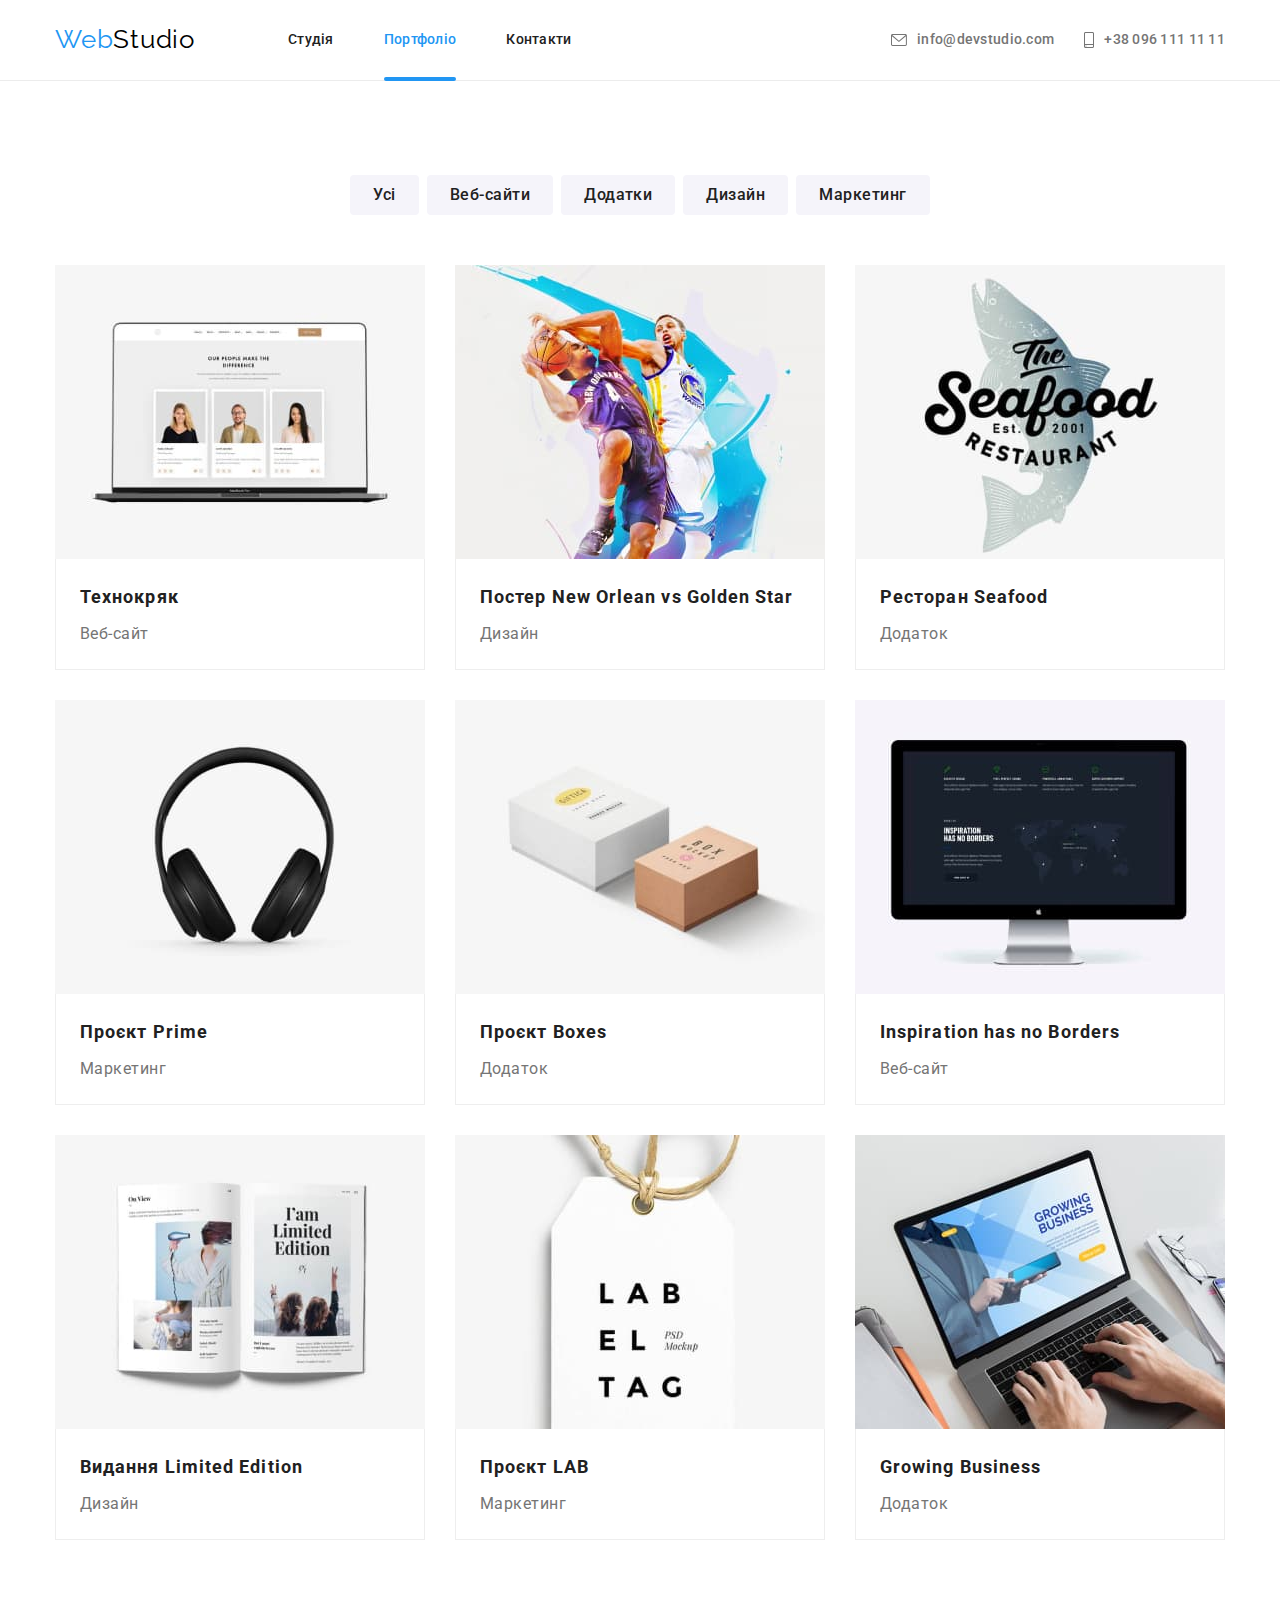
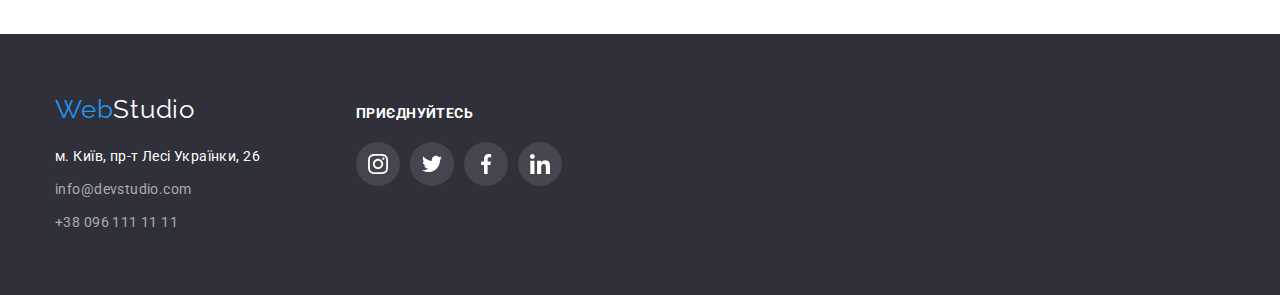
==== portfolio.html @ b801ba67 "Копіює фaйли з hw-05" ====
<!DOCTYPE html>
<html lang="uk">
  <head>
    <meta charset="UTF-8" />
    <meta http-equiv="X-UA-Compatible" content="IE=edge" />
    <meta name="viewport" content="width=device-width, initial-scale=1.0" />
    <title>Портфоліо</title>
    <link rel="preconnect" href="https://fonts.googleapis.com" />
    <link rel="preconnect" href="https://fonts.gstatic.com" crossorigin />
    <link
      href="https://fonts.googleapis.com/css2?family=Raleway:wght@700&family=Roboto:wght@400;500;700;900&display=swap"
      rel="stylesheet"
    />
    <link
      rel="stylesheet"
      href="https://cdnjs.cloudflare.com/ajax/libs/modern-normalize/1.1.0/modern-normalize.css"
    />
    <link rel="stylesheet" href="./styles/styles.css" />
  </head>

  <body>
    <header class="page-header">
      <div class="container main-nav">
        <nav class="header-nav">
          <a class="header-logo link" href="./index.html" lang="en"
            >Web<span class="header-logo-studio">Studio</span></a
          >
          <ul class="header-list list">
            <li class="header-item">
              <a class="header-link link" href="./index.html">Студія</a>
            </li>
            <li class="header-item">
              <a class="header-link link current" href="./portfolio.html"
                >Портфоліо</a
              >
            </li>
            <li class="header-item">
              <a class="header-link link" href="#">Контакти</a>
            </li>
          </ul>
        </nav>
        <ul class="header-list-contacts list">
          <li class="header-contacts-item">
            <a class="header-contacts link" href="mailto:info@devstudio.com">
              <svg class="header-contacts-icon" width="16" height="12">
                <use href="./images/icons.svg#icon-envelope"></use>
              </svg>
              info@devstudio.com
            </a>
          </li>
          <li class="header-contacts-item">
            <a class="header-contacts link" href="tel:+380961111111">
              <svg class="header-contacts-icon" width="10" height="16">
                <use href="./images/icons.svg#icon-smartphone"></use>
              </svg>
              +38 096 111 11 11
            </a>
          </li>
        </ul>
      </div>
    </header>

    <main>
      <section class="portfolio">
        <div class="container">
          <h1 class="visually-hidden">Портфолио</h1>
          <ul class="portfolio-btn-list list">
            <li class="portfolio-btn-item">
              <button class="portfolio-btn" type="button">Усі</button>
            </li>
            <li class="portfolio-btn-item">
              <button class="portfolio-btn" type="button">Веб-сайти</button>
            </li>
            <li class="portfolio-btn-item">
              <button class="portfolio-btn" type="button">Додатки</button>
            </li>
            <li class="portfolio-btn-item">
              <button class="portfolio-btn" type="button">Дизайн</button>
            </li>
            <li class="portfolio-btn-item">
              <button class="portfolio-btn" type="button">Маркетинг</button>
            </li>
          </ul>
          <ul class="portfolio-list list">
            <li class="portfolio-item">
              <a class="portfolio-item-link link" href="#">
                <div class="img-wrapper">
                  <img
                    src="./images/portfolio-1.jpg"
                    alt="Технокряк"
                    width="370"
                  />
                  <div class="portfolio-hidden-description">
                    Ресурс пропонує комплексні пропозиції з різним рівнем
                    функціоналу та сервісів. Все це дозволить відвідувачу
                    отримати вичерпні відомості про компанію чи приватну особу.
                  </div>
                </div>
                <div class="portfolio-card">
                  <h2 class="portfolio-item-title">Технокряк</h2>
                  <p class="portfolio-item-text">Веб-сайт</p>
                </div>
              </a>
            </li>
            <li class="portfolio-item">
              <a class="portfolio-item-link link" href="#">
                <div class="img-wrapper">
                  <img
                    src="./images/portfolio-2.jpg"
                    alt="Постер про спорт"
                    width="370"
                  />
                  <div class="portfolio-hidden-description">
                    Ресурс пропонує комплексні пропозиції з різним рівнем
                    функціоналу та сервісів. Все це дозволить відвідувачу
                    отримати вичерпні відомості про компанію чи приватну особу.
                  </div>
                </div>
                <div class="portfolio-card">
                  <h2 class="portfolio-item-title">
                    Постер New Orlean vs Golden Star
                  </h2>
                  <p class="portfolio-item-text">Дизайн</p>
                </div>
              </a>
            </li>
            <li class="portfolio-item">
              <a class="portfolio-item-link link" href="#">
                <div class="img-wrapper">
                  <img
                    src="./images/portfolio-3.jpg"
                    alt="Постер ресторану"
                    width="370"
                  />
                  <div class="portfolio-hidden-description">
                    Ресурс пропонує комплексні пропозиції з різним рівнем
                    функціоналу та сервісів. Все це дозволить відвідувачу
                    отримати вичерпні відомості про компанію чи приватну особу.
                  </div>
                </div>
                <div class="portfolio-card">
                  <h2 class="portfolio-item-title">Ресторан Seafood</h2>
                  <p class="portfolio-item-text">Додаток</p>
                </div>
              </a>
            </li>
            <li class="portfolio-item">
              <a class="portfolio-item-link link" href="#">
                <div class="img-wrapper">
                  <img
                    src="./images/portfolio-4.jpg"
                    alt="Навушники"
                    width="370"
                  />
                  <div class="portfolio-hidden-description">
                    Ресурс пропонує комплексні пропозиції з різним рівнем
                    функціоналу та сервісів. Все це дозволить відвідувачу
                    отримати вичерпні відомості про компанію чи приватну особу.
                  </div>
                </div>
                <div class="portfolio-card">
                  <h2 class="portfolio-item-title">Проєкт Prime</h2>
                  <p class="portfolio-item-text">Маркетинг</p>
                </div>
              </a>
            </li>
            <li class="portfolio-item">
              <a class="portfolio-item-link link" href="#">
                <div class="img-wrapper">
                  <img
                    src="./images/portfolio-5.jpg"
                    alt="Дві картонні коробки"
                    width="370"
                  />
                  <div class="portfolio-hidden-description">
                    Ресурс пропонує комплексні пропозиції з різним рівнем
                    функціоналу та сервісів. Все це дозволить відвідувачу
                    отримати вичерпні відомості про компанію чи приватну особу.
                  </div>
                </div>
                <div class="portfolio-card">
                  <h2 class="portfolio-item-title">Проєкт Boxes</h2>
                  <p class="portfolio-item-text">Додаток</p>
                </div>
              </a>
            </li>
            <li class="portfolio-item">
              <a class="portfolio-item-link link" href="#">
                <div class="img-wrapper">
                  <img
                    src="./images/portfolio-6.jpg"
                    alt="Зображення на моніторі"
                    width="370"
                  />
                  <div class="portfolio-hidden-description">
                    Ресурс пропонує комплексні пропозиції з різним рівнем
                    функціоналу та сервісів. Все це дозволить відвідувачу
                    отримати вичерпні відомості про компанію чи приватну особу.
                  </div>
                </div>
                <div class="portfolio-card">
                  <h2 class="portfolio-item-title">
                    Inspiration has no Borders
                  </h2>
                  <p class="portfolio-item-text">Веб-сайт</p>
                </div>
              </a>
            </li>
            <li class="portfolio-item">
              <a class="portfolio-item-link link" href="#">
                <div class="img-wrapper">
                  <img
                    src="./images/portfolio-7.jpg"
                    alt="Розгорнутий журнал"
                    width="370"
                  />
                  <div class="portfolio-hidden-description">
                    Ресурс пропонує комплексні пропозиції з різним рівнем
                    функціоналу та сервісів. Все це дозволить відвідувачу
                    отримати вичерпні відомості про компанію чи приватну особу.
                  </div>
                </div>
                <div class="portfolio-card">
                  <h2 class="portfolio-item-title">Видання Limited Edition</h2>
                  <p class="portfolio-item-text">Дизайн</p>
                </div>
              </a>
            </li>
            <li class="portfolio-item">
              <a class="portfolio-item-link link" href="#">
                <div class="img-wrapper">
                  <img src="./images/portfolio-8.jpg" alt="Бейдж" width="370" />
                  <div class="portfolio-hidden-description">
                    Ресурс пропонує комплексні пропозиції з різним рівнем
                    функціоналу та сервісів. Все це дозволить відвідувачу
                    отримати вичерпні відомості про компанію чи приватну особу.
                  </div>
                </div>
                <div class="portfolio-card">
                  <h2 class="portfolio-item-title">Проєкт LAB</h2>
                  <p class="portfolio-item-text">Маркетинг</p>
                </div>
              </a>
            </li>
            <li class="portfolio-item">
              <a class="portfolio-item-link link" href="#">
                <div class="img-wrapper">
                  <img
                    src="./images/portfolio-9.jpg"
                    alt="Робота в комп'ютерному додатку"
                    width="370"
                  />
                  <div class="portfolio-hidden-description">
                    Ресурс пропонує комплексні пропозиції з різним рівнем
                    функціоналу та сервісів. Все це дозволить відвідувачу
                    отримати вичерпні відомості про компанію чи приватну особу.
                  </div>
                </div>
                <div class="portfolio-card">
                  <h2 class="portfolio-item-title">Growing Business</h2>
                  <p class="portfolio-item-text">Додаток</p>
                </div>
              </a>
            </li>
          </ul>
        </div>
      </section>
    </main>

    <footer class="footer">
      <div class="container footer-address-social">
        <div class="footer-logo-address">
          <a class="footer-logo link" href="./index.html" lang="en"
            >Web<span class="footer-logo-studio">Studio</span></a
          >
          <address>
            <ul class="footer-contacts-list list">
              <li class="footer-item">
                <a
                  class="footer-address link"
                  href="https://goo.gl/maps/CPtrU1FHBa2aNyZL9"
                  target="_blank"
                  rel="noopener noreferrer nofollow"
                  >м. Київ, пр-т Лесі Українки, 26</a
                >
              </li>
              <li class="footer-item">
                <a class="footer-contacts link" href="mailto:info@devstudio.com"
                  >info@devstudio.com</a
                >
              </li>
              <li class="footer-item">
                <a class="footer-contacts link" href="tel:+380961111111"
                  >+38 096 111 11 11</a
                >
              </li>
            </ul>
          </address>
        </div>
        <div class="footer-social">
          <p class="footer-text">Приєднуйтесь</p>
          <ul class="footer-social-list list">
            <li class="footer-social-item">
              <a href="" class="footer-social-link link">
                <svg class="foter-social-icon" width="20" height="20">
                  <use href="./images/icons.svg#icon-instagram"></use>
                </svg>
              </a>
            </li>
            <li class="footer-social-item">
              <a href="" class="footer-social-link link">
                <svg class="foter-social-icon" width="20" height="20">
                  <use href="./images/icons.svg#icon-twitter"></use>
                </svg>
              </a>
            </li>
            <li class="footer-social-item">
              <a href="" class="footer-social-link link">
                <svg class="foter-social-icon" width="20" height="20">
                  <use href="./images/icons.svg#icon-facebook"></use>
                </svg>
              </a>
            </li>
            <li class="footer-social-item">
              <a href="" class="footer-social-link link">
                <svg class="foter-social-icon" width="20" height="20">
                  <use href="./images/icons.svg#icon-linkedin"></use>
                </svg>
              </a>
            </li>
          </ul>
        </div>
      </div>
    </footer>
  </body>
</html>
---- styles/styles.css ----
/* -------------------- General styles --------------------*/
:root {
  --primary-text-color: #212121;
  --second-text-color: #757575;
  --accent-color: #2196f3;
  --primary-bg-color: #ffffff;
  --second-bg-color: #2f303a;
  --section-bg-color: #f5f4fa;
  --primary-black-logo-color: #000000;
  --primary-white-logo-color: #ffffff;
  --footer-link-color: rgba(255, 255, 255, 0.6);
  --footer-icon-bg-color: rgba(255, 255, 255, 0.1);
  --primary-border-color: #eeeeee;
  --second-border-color: #ececec;
  --social-media-color: #afb1b8;
  --backdrop-bg-color: rgba(0, 0, 0, 0.2);
  --description-bg-color: rgba(47, 48, 58, 0.8);
  --portfolio--desc-bg-color: rgba(33, 150, 243, 0.9);
}

html {
  box-sizing: border-box;
}

*,
*::before,
*::after {
  box-sizing: inherit;
}

body {
  /* padding-top: 80px; */
  font-family: 'Roboto', sans-serif;
  font-weight: normal;
  background-color: var(--primary-bg-color);
  color: var(--primary-text-color);
  font-size: 14px;
  line-height: 1.14;
}

.container {
  width: 1200px;
  margin: 0 auto;
  padding: 0 15px;
}

h1,
h2,
h3,
h4,
h5,
h6,
p {
  margin: 0;
}

img {
  display: block;
  max-width: 100%;
  height: auto;
}

.list {
  padding: 0;
  margin: 0;
  list-style: none;
}

.link {
  text-decoration: none;
  color: inherit;
}

.visually-hidden {
  position: absolute;
  white-space: nowrap;
  width: 1px;
  height: 1px;
  overflow: hidden;
  border: 0;
  padding: 0;
  clip: rect(0 0 0 0);
  clip-path: inset(50%);
  margin: -1px;
}

/* -------------------- Header styles --------------------*/

.page-header {
  /* position: fixed;
  top: 0;
  left: 0;
  right: 0; */
  border-bottom: 1px solid var(--second-border-color);
}

.main-nav {
  display: flex;
  align-items: center;
}

.header-nav {
  display: flex;
}

.header-logo {
  display: block;
  padding-top: 24px;
  padding-bottom: 25px;
  margin-right: 93px;
  font-family: 'Raleway', sans-serif;
  font-size: 26px;
  line-height: 1.19;
  letter-spacing: 0.03em;
  color: var(--accent-color);
}

.header-logo-studio {
  color: var(--primary-black-logo-color);
}

.header-list {
  display: flex;
}

.header-item:not(:last-child) {
  margin-right: 50px;
}

.header-link {
  display: block;
  padding-top: 32px;
  padding-bottom: 32px;
  font-weight: 500;
  letter-spacing: 0.02em;
  transition-property: color;
  transition-duration: 250ms;
  transition-timing-function: cubic-bezier(0.4, 0, 0.2, 1);
}

.header-list-contacts {
  display: flex;
  margin-left: auto;
}

.header-contacts-item:not(:last-child) {
  margin-right: 30px;
}

.header-contacts {
  display: flex;
  align-items: center;
  padding-top: 32px;
  padding-bottom: 32px;
  font-weight: 500;
  letter-spacing: 0.02em;
  color: var(--second-text-color);
  transition-property: color;
  transition-duration: 250ms;
  transition-timing-function: cubic-bezier(0.4, 0, 0.2, 1);
}

.header-link:hover,
.header-link:focus,
.header-contacts:hover,
.header-contacts:focus {
  color: var(--accent-color);
}

.link.current {
  color: var(--accent-color);
  position: relative;
}

.link.current::after {
  content: '';
  position: absolute;
  bottom: -1px;
  left: 0;
  right: 0;
  width: 100%;
  /* height: 4px; */
  border-bottom: 4px solid var(--accent-color);
  border-radius: 2px;
}

.header-contacts-icon {
  margin-right: 10px;
  fill: var(--second-text-color);
}

.header-contacts-icon {
  fill: currentColor;
}

/* -------------------- Hero styles --------------------*/

.hero {
  max-width: 1600px;
  height: 600px;
  margin-right: auto;
  margin-left: auto;
  background-image: linear-gradient(
      to right,
      rgba(47, 48, 58, 0.4),
      rgba(47, 48, 58, 0.4)
    ),
    url(../images/hero-bg.jpg);
  background-color: var(--second-bg-color);
  background-repeat: no-repeat;
  background-position: center;
  background-size: cover;
  padding-top: 200px;
  padding-bottom: 200px;
  text-align: center;
}

.hero-title {
  margin: 0 auto 30px;
  max-width: 696px;
  font-weight: 900;
  font-size: 44px;
  line-height: 1.36;
  letter-spacing: 0.06em;
  text-transform: uppercase;
  color: var(--primary-white-logo-color);
}

.hero-btn {
  display: inline-block;
  border: 1px solid transparent;
  padding: 10px 32px;
  border-radius: 4px;
  min-width: 216px;
  font-family: inherit;
  font-weight: 700;
  font-size: 16px;
  line-height: 1.88;
  letter-spacing: 0.06em;
  color: var(--primary-white-logo-color);
  background-color: var(--accent-color);
  cursor: pointer;
}

.modal-backdrop {
  position: fixed;
  top: 0;
  left: 0;
  width: 100%;
  height: 100%;
  background-color: var(--backdrop-bg-color);
  transition-property: opacity, visibility;
  transition-duration: 250ms;
  transition-timing-function: cubic-bezier(0.4, 0, 0.2, 1);
}

.modal-backdrop.is-hidden {
  visibility: hidden;
  opacity: 0;
  pointer-events: none;
}

.modal-backdrop.is-hidden .modal {
  transform: scale(0.5);
}

.modal {
  position: absolute;
  top: 50%;
  left: 50%;
  transform: translate(-50%, -50%) scale(1);
  transition-property: transform;
  transition-duration: 250ms;
  transition-timing-function: cubic-bezier(0.4, 0, 0.2, 1);
  min-width: 528px;
  min-height: 581px;
  background-color: var(--primary-bg-color);
  box-shadow: 0px 1px 3px rgba(0, 0, 0, 0.12), 0px 1px 1px rgba(0, 0, 0, 0.14),
    0px 2px 1px rgba(0, 0, 0, 0.2);
  border-radius: 4px;
}

.modal .modal-close {
  position: absolute;
  top: 8px;
  right: 8px;
  display: flex;
  justify-content: center;
  align-items: center;
  width: 30px;
  height: 30px;
  border: 1px solid rgba(0, 0, 0, 0.1);
  border-radius: 50%;
  cursor: pointer;
}

.close-icon {
  fill: var(--primary-black-logo-color);
}

/* -------------------- Benefits styles --------------------*/

.benefits {
  padding-top: 94px;
  padding-bottom: 94px;
}

.benefits-list {
  display: flex;
  flex-wrap: wrap;
}

.benefits-item {
  width: calc((100% - 90px) / 4);
}

.benefits-item:not(:last-child) {
  margin-right: 30px;
}

.benefits-icons {
  /* padding: 25px 100px; */
  display: flex;
  justify-content: center;
  align-items: center;
  height: 120px;
  margin-bottom: 30px;
  background-color: var(--section-bg-color);
  border-radius: 4px;
}

.benefits-item-subtitle {
  margin-top: 0;
  margin-bottom: 10px;
  font-size: 14px;
  line-height: 1.14;
  letter-spacing: 0.03em;
  text-transform: uppercase;
}

.benefits-item-text {
  font-size: 14px;
  line-height: 1.71;
  letter-spacing: 0.03em;
  color: var(--second-text-color);
}

/* -------------------- Work styles --------------------*/

.work {
  padding-bottom: 94px;
  text-align: center;
}

.work-title {
  margin-top: 0;
  margin-bottom: 50px;
  font-size: 36px;
  line-height: 1.17;
  letter-spacing: 0.03em;
}

.work-list {
  display: flex;
  flex-wrap: wrap;
}

.work-item {
  width: calc((100% - 60px) / 3);
}

.work-item:not(:last-child) {
  margin-right: 30px;
}

.work-list .img-wrapper {
  position: relative;
}

.work-description {
  position: absolute;
  /* top: 0; */
  right: 0;
  bottom: 0;
  left: 0;
  display: flex;
  justify-content: center;
  align-items: center;
  height: 70px;
  font-weight: 700;
  font-size: 14px;
  line-height: 1.14;
  letter-spacing: 0.03em;
  text-transform: uppercase;
  color: var(--primary-white-logo-color);
  background-color: var(--description-bg-color);
}

/* -------------------- Team styles --------------------*/

.team {
  padding-top: 94px;
  padding-bottom: 94px;
  text-align: center;
  background-color: var(--section-bg-color);
}

.team-title {
  margin-top: 0;
  margin-bottom: 50px;
  font-size: 36px;
  line-height: 1.17;
  letter-spacing: 0.03em;
}

.team-list {
  display: flex;
  flex-wrap: wrap;
}

.team-item {
  width: calc((100% - 90px) / 4);
  background-color: var(--primary-bg-color);
  box-shadow: 0px 1px 3px rgba(0, 0, 0, 0.12), 0px 1px 1px rgba(0, 0, 0, 0.14),
    0px 2px 1px rgba(0, 0, 0, 0.2);
  border-radius: 0px 0px 4px 4px;
}

.team-item:not(:last-child) {
  margin-right: 30px;
}

.team-card {
  margin: 30px auto;
}

.team-item-subtitle {
  /* margin-top: 30px; */
  margin-bottom: 10px;
  font-weight: 500;
  font-size: 16px;
  line-height: 1.19;
  letter-spacing: 0.03em;
}

.team-item-text {
  margin-top: 0;
  margin-bottom: 16px;
  font-size: 16px;
  line-height: 1.19;
  letter-spacing: 0.03em;
  color: var(--second-text-color);
}

.social-links {
  display: flex;
  justify-content: center;
}

.social-links-item {
  width: 44px;
  height: 44px;
}

.social-links-item:not(:last-child) {
  margin-right: 10px;
}

.social-link {
  display: flex;
  justify-content: center;
  align-items: center;
  width: 100%;
  height: 100%;
  border-radius: 50%;
  color: var(--social-media-color);
  transition-property: color, background-color;
  transition-duration: 250ms;
  transition-timing-function: cubic-bezier(0.4, 0, 0.2, 1);
}

.social-link:hover,
.social-link:focus {
  background-color: var(--accent-color);
  color: var(--primary-bg-color);
}

.social-icon {
  fill: currentColor;
}

/* -------------------- Customers styles --------------------*/

.customers {
  padding-top: 94px;
  padding-bottom: 94px;
  text-align: center;
}

.customers-title {
  margin-top: 0;
  margin-bottom: 50px;
  font-size: 36px;
  line-height: 1.17;
  letter-spacing: 0.03em;
}

.customers-list {
  display: flex;
  justify-content: center;
}

.customers-item {
  width: 170px;
  height: 92px;
}

.customers-item:not(:last-child) {
  margin-right: 30px;
}

.customers-link {
  display: flex;
  justify-content: center;
  align-items: center;
  width: 100%;
  height: 100%;
  border-radius: 4px;
  border: 1px solid var(--social-media-color);
  color: var(--social-media-color);
  transition-property: color, border-color;
  transition-duration: 250ms;
  transition-timing-function: cubic-bezier(0.4, 0, 0.2, 1);
}

.customers-link:hover,
.customers-link:focus {
  color: var(--accent-color);
  border-color: var(--accent-color);
}

.customer-icon {
  fill: currentColor;
}

/* -------------------- Footer styles --------------------*/

.footer {
  padding-top: 60px;
  padding-bottom: 60px;
  background-color: var(--second-bg-color);
}

.footer-address-social {
  display: flex;
}

.footer-logo-address {
  width: 231px;
  margin-right: 70px;
}

.footer-logo {
  display: block;
  margin-bottom: 20px;
  font-family: 'Raleway';
  font-size: 26px;
  line-height: 1.19;
  letter-spacing: 0.03em;
  color: var(--accent-color);
}

.footer-logo-studio {
  color: var(--primary-white-logo-color);
}

address {
  font-style: normal;
}

.footer-item:not(:last-child) {
  margin-bottom: 9px;
}

.footer-address {
  font-weight: 400;
  font-size: 14px;
  line-height: 1.71;
  letter-spacing: 0.03em;
  color: var(--primary-white-logo-color);
  transition-property: color;
  transition-duration: 250ms;
  transition-timing-function: cubic-bezier(0.4, 0, 0.2, 1);
}

.footer-contacts {
  font-weight: 400;
  font-size: 14px;
  line-height: 1.71;
  letter-spacing: 0.03em;
  color: var(--footer-link-color);
  transition-property: color;
  transition-duration: 250ms;
  transition-timing-function: cubic-bezier(0.4, 0, 0.2, 1);
}

.footer-address:hover,
.footer-address:focus,
.footer-contacts:hover,
.footer-contacts:focus {
  color: var(--accent-color);
}

.footer-social {
  width: 206px;
  padding-top: 12px;
}

.footer-text {
  margin-bottom: 20px;
  font-weight: 700;
  font-size: 14px;
  line-height: 1.14;
  letter-spacing: 0.03em;
  text-transform: uppercase;
  color: var(--primary-white-logo-color);
}

.footer-social-list {
  display: inline-flex;
}

.footer-social-item {
  width: 44px;
  height: 44px;
}

.footer-social-item:not(:last-child) {
  margin-right: 10px;
}

.footer-social-link {
  display: flex;
  justify-content: center;
  align-items: center;
  width: 100%;
  height: 100%;
  border-radius: 50%;
  background-color: var(--footer-icon-bg-color);
  fill: var(--primary-white-logo-color);
  transition-property: background-color;
  transition-duration: 250ms;
  transition-timing-function: cubic-bezier(0.4, 0, 0.2, 1);
}

.footer-social-link:hover,
.footer-social-link:focus {
  background-color: var(--accent-color);
}

.footer-social-icon {
  fill: currentColor;
}

/* -------------------- Portfolio styles --------------------*/

.portfolio {
  padding-top: 94px;
  padding-bottom: 94px;
}

.portfolio-btn-list {
  display: flex;
  margin-bottom: 50px;
  justify-content: center;
}

.portfolio-btn {
  padding: 6px 22px;
  background-color: var(--section-bg-color);
  border-radius: 4px;
  border: 1px solid transparent;
  font-family: inherit;
  font-weight: 500;
  font-size: 16px;
  line-height: 1.62;
  letter-spacing: 0.03em;
  color: var(--primary-text-color);
  cursor: pointer;
  transition-property: color, background-color, box-shadow;
  transition-duration: 250ms;
  transition-timing-function: cubic-bezier(0.4, 0, 0.2, 1);
}

.portfolio-btn-item:not(:last-child) {
  margin-right: 8px;
}

.portfolio-btn:hover,
.portfolio-btn:focus {
  color: var(--primary-white-logo-color);
  background-color: var(--accent-color);
  box-shadow: 0px 3px 1px rgba(0, 0, 0, 0.1), 0px 1px 2px rgba(0, 0, 0, 0.08),
    0px 2px 2px rgba(0, 0, 0, 0.12);
}

.portfolio-list {
  display: flex;
  flex-wrap: wrap;
}

.portfolio-item {
  width: calc((100% - 60px) / 3);
}

.portfolio-item:not(:last-child) {
  margin-right: 30px;
}

.portfolio-item:nth-child(3n + 3) {
  margin-right: 0;
}

.portfolio-item:nth-child(n + 4) {
  margin-top: 30px;
}

.portfolio-item-link {
  display: inline-block;
  transition-property: box-shadow;
  transition-duration: 250ms;
  transition-timing-function: cubic-bezier(0.4, 0, 0.2, 1);
}

.portfolio-item-link:hover {
  box-shadow: 0px 1px 1px rgba(0, 0, 0, 0.12), 0px 4px 4px rgba(0, 0, 0, 0.06),
    1px 4px 6px rgba(0, 0, 0, 0.16);
}

.portfolio-list .img-wrapper {
  position: relative;
  overflow: hidden;
}

.portfolio-hidden-description {
  position: absolute;
  top: 0;
  right: 0;
  bottom: 0;
  left: 0;
  display: flex;
  justify-content: center;
  align-items: center;
  padding-right: 24px;
  padding-left: 24px;
  font-weight: 400;
  font-size: 18px;
  line-height: 1.56;
  letter-spacing: 0.03em;
  color: var(--primary-white-logo-color);
  background-color: var(--portfolio--desc-bg-color);
  transform: translateY(101%);
  transition-property: transform;
  transition-duration: 250ms;
  transition-timing-function: cubic-bezier(0.4, 0, 0.2, 1);
}

.portfolio-item-link:hover .portfolio-hidden-description {
  transform: translateY(0);
}

.portfolio-card {
  padding: 20px 24px;
  background-color: var(--primary-bg-color);
  border-right: 1px solid var(--primary-border-color);
  border-bottom: 1px solid var(--primary-border-color);
  border-left: 1px solid var(--primary-border-color);
}

.portfolio-item-title {
  margin-bottom: 4px;
  font-weight: 700;
  font-size: 18px;
  line-height: 2;
  letter-spacing: 0.06em;
  color: var(--primary-text-color);
}

.portfolio-item-text {
  font-weight: 400;
  font-size: 16px;
  line-height: 1.88;
  letter-spacing: 0.03em;
  color: var(--second-text-color);
}
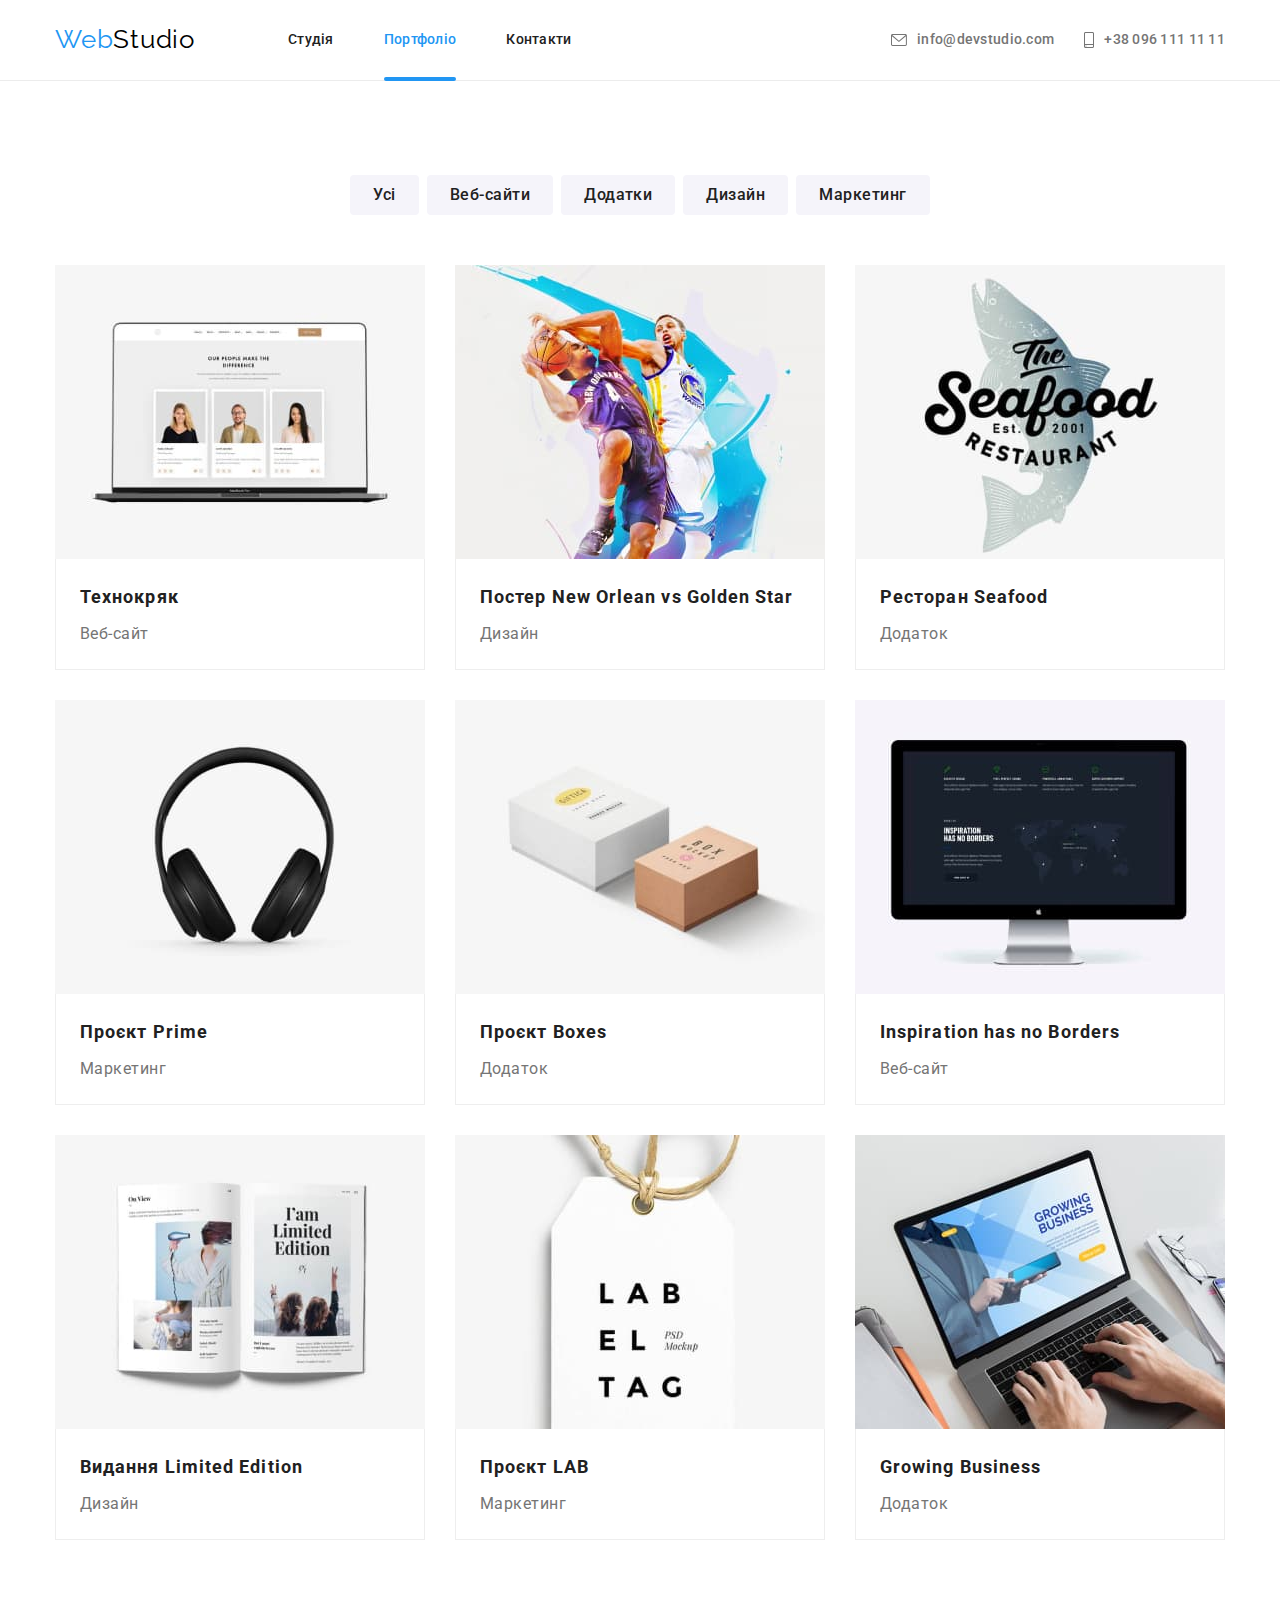
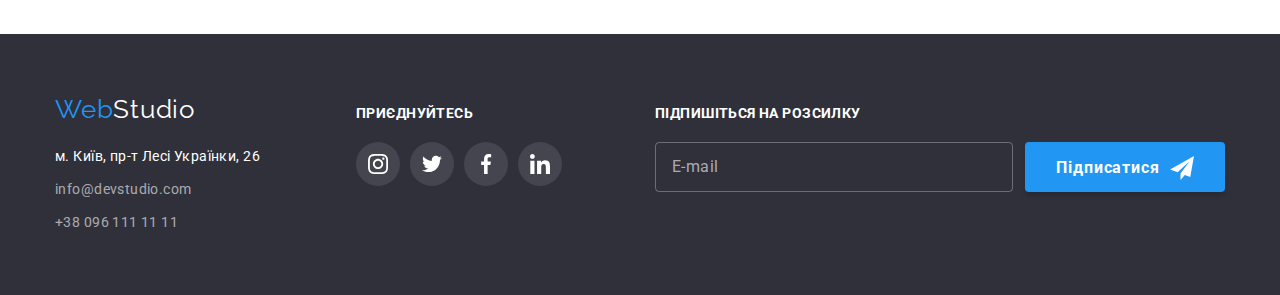
==== commit 52bdc55e: "Додає розмітку і стилі для форми у футері" ====
--- a/portfolio.html
+++ b/portfolio.html
@@ -330,6 +330,29 @@
             </li>
           </ul>
         </div>
+        <div class="footer-submit">
+          <p class="footer-text">Підпишіться на розсилку</p>
+          <form name="email-form" class="email-form">
+            <div class="email-submit">
+              <input
+                name="email-input"
+                id="footer-user-mail"
+                type="email"
+                class="email-input"
+                placeholder="E-mail"
+                required
+              />
+              <button type="submit" class="submit-btn">
+                <div class="button-wrapper">
+                  Підписатися
+                  <svg class="send-icon" width="24" height="24">
+                    <use href="./images/icons.svg#icon-send"></use>
+                  </svg>
+                </div>
+              </button>
+            </div>
+          </form>
+        </div>
       </div>
     </footer>
   </body>
--- a/styles/styles.css
+++ b/styles/styles.css
@@ -10,12 +10,16 @@
   --primary-white-logo-color: #ffffff;
   --footer-link-color: rgba(255, 255, 255, 0.6);
   --footer-icon-bg-color: rgba(255, 255, 255, 0.1);
+  --footer-form-border-color: rgba(255, 255, 255, 0.3);
+  --footer-placeholder-color: rgba(255, 255, 255, 0.6);
   --primary-border-color: #eeeeee;
   --second-border-color: #ececec;
+  --form-border-color: rgba(33, 33, 33, 0.2);
   --social-media-color: #afb1b8;
   --backdrop-bg-color: rgba(0, 0, 0, 0.2);
   --description-bg-color: rgba(47, 48, 58, 0.8);
   --portfolio--desc-bg-color: rgba(33, 150, 243, 0.9);
+  --placeholder-color: rgba(117, 117, 117, 0.5);
 }
 
 html {
@@ -242,62 +246,6 @@
   cursor: pointer;
 }
 
-.modal-backdrop {
-  position: fixed;
-  top: 0;
-  left: 0;
-  width: 100%;
-  height: 100%;
-  background-color: var(--backdrop-bg-color);
-  transition-property: opacity, visibility;
-  transition-duration: 250ms;
-  transition-timing-function: cubic-bezier(0.4, 0, 0.2, 1);
-}
-
-.modal-backdrop.is-hidden {
-  visibility: hidden;
-  opacity: 0;
-  pointer-events: none;
-}
-
-.modal-backdrop.is-hidden .modal {
-  transform: scale(0.5);
-}
-
-.modal {
-  position: absolute;
-  top: 50%;
-  left: 50%;
-  transform: translate(-50%, -50%) scale(1);
-  transition-property: transform;
-  transition-duration: 250ms;
-  transition-timing-function: cubic-bezier(0.4, 0, 0.2, 1);
-  min-width: 528px;
-  min-height: 581px;
-  background-color: var(--primary-bg-color);
-  box-shadow: 0px 1px 3px rgba(0, 0, 0, 0.12), 0px 1px 1px rgba(0, 0, 0, 0.14),
-    0px 2px 1px rgba(0, 0, 0, 0.2);
-  border-radius: 4px;
-}
-
-.modal .modal-close {
-  position: absolute;
-  top: 8px;
-  right: 8px;
-  display: flex;
-  justify-content: center;
-  align-items: center;
-  width: 30px;
-  height: 30px;
-  border: 1px solid rgba(0, 0, 0, 0.1);
-  border-radius: 50%;
-  cursor: pointer;
-}
-
-.close-icon {
-  fill: var(--primary-black-logo-color);
-}
-
 /* -------------------- Benefits styles --------------------*/
 
 .benefits {
@@ -660,6 +608,65 @@
 
 .footer-social-icon {
   fill: currentColor;
+}
+
+.footer-submit {
+  margin-top: 12px;
+  margin-left: auto;
+}
+
+.email-submit {
+  display: flex;
+}
+
+.email-form input {
+  width: 358px;
+  height: 50px;
+  margin-right: 12px;
+  background-color: transparent;
+  border: 1px solid var(--footer-form-border-color);
+  border-radius: 4px;
+  padding: 15px 16px;
+  color: var(--primary-white-logo-color);
+  outline: transparent;
+}
+
+.email-input::placeholder {
+  font-weight: 400;
+  font-size: 16px;
+  line-height: 1.25;
+  display: flex;
+  align-items: center;
+  letter-spacing: 0.03em;
+  color: var(--footer-placeholder-color);
+}
+
+.submit-btn {
+  min-width: 200px;
+  height: 50px;
+  padding: 10px 28px;
+  border-radius: 4px;
+  border: 1px solid transparent;
+  box-shadow: 0px 4px 4px rgba(0, 0, 0, 0.15);
+  font-family: inherit;
+  font-weight: 700;
+  font-size: 16px;
+  line-height: 1.88;
+  letter-spacing: 0.06em;
+  color: var(--primary-white-logo-color);
+  background-color: var(--accent-color);
+  cursor: pointer;
+}
+
+.button-wrapper {
+  display: flex;
+  justify-content: center;
+  align-items: center;
+}
+
+.send-icon {
+  fill: var(--primary-white-logo-color);
+  margin-left: 10px;
 }
 
 /* -------------------- Portfolio styles --------------------*/
@@ -793,3 +800,233 @@
   letter-spacing: 0.03em;
   color: var(--second-text-color);
 }
+
+/* -------------------- Modal styles --------------------*/
+
+.modal-backdrop {
+  position: fixed;
+  top: 0;
+  left: 0;
+  width: 100%;
+  height: 100%;
+  background-color: var(--backdrop-bg-color);
+  transition-property: opacity, visibility;
+  transition-duration: 250ms;
+  transition-timing-function: cubic-bezier(0.4, 0, 0.2, 1);
+}
+
+.modal-backdrop.is-hidden {
+  visibility: hidden;
+  opacity: 0;
+  pointer-events: none;
+}
+
+.modal-backdrop.is-hidden .modal {
+  transform: scale(0.5);
+}
+
+.modal {
+  padding: 40px;
+  position: absolute;
+  top: 50%;
+  left: 50%;
+  transform: translate(-50%, -50%) scale(1);
+  transition-property: transform;
+  transition-duration: 250ms;
+  transition-timing-function: cubic-bezier(0.4, 0, 0.2, 1);
+  min-width: 528px;
+  min-height: 581px;
+  background-color: var(--primary-bg-color);
+  box-shadow: 0px 1px 3px rgba(0, 0, 0, 0.12), 0px 1px 1px rgba(0, 0, 0, 0.14),
+    0px 2px 1px rgba(0, 0, 0, 0.2);
+  border-radius: 4px;
+}
+
+.modal .modal-close {
+  position: absolute;
+  top: 8px;
+  right: 8px;
+  display: flex;
+  justify-content: center;
+  align-items: center;
+  width: 30px;
+  height: 30px;
+  border: 1px solid rgba(0, 0, 0, 0.1);
+  border-radius: 50%;
+  cursor: pointer;
+}
+
+.close-icon {
+  fill: var(--primary-black-logo-color);
+  transition-property: fill;
+  transition-duration: 250ms;
+  transition-timing-function: cubic-bezier(0.4, 0, 0.2, 1);
+}
+
+.close-icon:hover,
+.close-icon:focus {
+  fill: var(--accent-color);
+}
+
+.modal-text {
+  margin-bottom: 12px;
+  font-family: inherit;
+  font-weight: 700;
+  font-size: 20px;
+  line-height: 1.15;
+  text-align: center;
+  letter-spacing: 0.03em;
+  color: var(--primary-text-color);
+}
+
+.modal-form {
+  position: relative;
+  /* padding: 40px; */
+}
+
+.modal-label {
+  display: inline-block;
+  width: 100%;
+  margin-bottom: 4px;
+  font-weight: 400;
+  font-size: 12px;
+  line-height: 1.17;
+  letter-spacing: 0.01em;
+  color: var(--second-text-color);
+}
+
+.input-wrapper {
+  position: relative;
+  margin-bottom: 10px;
+}
+
+.modal-input {
+  width: 100%;
+  height: 40px;
+  padding: 0 12px 0 42px;
+  border-radius: 4px;
+  border: 1px solid var(--form-border-color);
+  transition-property: border;
+  transition-duration: 250ms;
+  transition-timing-function: cubic-bezier(0.4, 0, 0.2, 1);
+}
+
+.input-icon {
+  position: absolute;
+  left: 12px;
+  top: 50%;
+  transform: translateY(-50%);
+  fill: var(--primary-text-color);
+  transition-property: fill;
+  transition-duration: 250ms;
+  transition-timing-function: cubic-bezier(0.4, 0, 0.2, 1);
+}
+
+.modal-input:focus,
+.modal-textarea:focus {
+  outline: transparent;
+  border: 1px solid var(--accent-color);
+}
+
+.modal-input:focus + .input-icon {
+  fill: var(--accent-color);
+}
+
+.modal-textarea {
+  width: 100%;
+  height: 120px;
+  margin-bottom: 20px;
+  padding: 12px 16px;
+  border: 1px solid var(--form-border-color);
+  border-radius: 4px;
+  resize: none;
+  transition-property: border;
+  transition-duration: 250ms;
+  transition-timing-function: cubic-bezier(0.4, 0, 0.2, 1);
+}
+
+.modal-textarea::placeholder {
+  font-weight: 400;
+  font-size: 12px;
+  line-height: 1.17;
+  letter-spacing: 0.01em;
+  color: var(--placeholder-color);
+}
+
+.check-line {
+  display: flex;
+  justify-content: center;
+  align-items: center;
+  margin-bottom: 30px;
+}
+
+.checkbox-agree {
+  display: flex;
+  align-items: center;
+  font-weight: 400;
+  font-size: 14px;
+  line-height: 1.71;
+  letter-spacing: 0.03em;
+  color: var(--second-text-color);
+}
+
+.checkbox-agree .icon-wrapper {
+  width: 16px;
+  height: 15px;
+  border: 2px solid var(--primary-text-color);
+  border-radius: 2px;
+  margin-right: 8px;
+  display: flex;
+  justify-content: center;
+  align-items: center;
+}
+
+.checkbox-agree .agree-icon {
+  fill: transparent;
+}
+
+.check-line input:checked + .checkbox-agree .icon-wrapper {
+  background-color: var(--accent-color);
+  border: none;
+}
+
+.check-line input:checked + .checkbox-agree .agree-icon {
+  fill: var(--primary-white-logo-color);
+}
+
+.agree-text {
+  font-weight: 400;
+  font-size: 14px;
+  line-height: 1.71;
+  letter-spacing: 0.03em;
+  text-decoration: underline;
+  color: var(--accent-color);
+}
+
+.modal-btn {
+  position: absolute;
+  left: 50%;
+  transform: translateX(-50%);
+  min-width: 200px;
+  height: 50px;
+  padding: 10px 52px;
+  border-radius: 4px;
+  border: 1px solid transparent;
+  box-shadow: 0px 4px 4px rgba(0, 0, 0, 0.15);
+  font-family: inherit;
+  font-weight: 700;
+  font-size: 16px;
+  line-height: 1.88;
+  letter-spacing: 0.06em;
+  color: var(--primary-white-logo-color);
+  background-color: var(--accent-color);
+  cursor: pointer;
+  transition-property: background-color;
+  transition-duration: 250ms;
+  transition-timing-function: cubic-bezier(0.4, 0, 0.2, 1);
+}
+
+.modal-btn:hover,
+.modal-btn:focus {
+  background-color: #188ce8;
+}
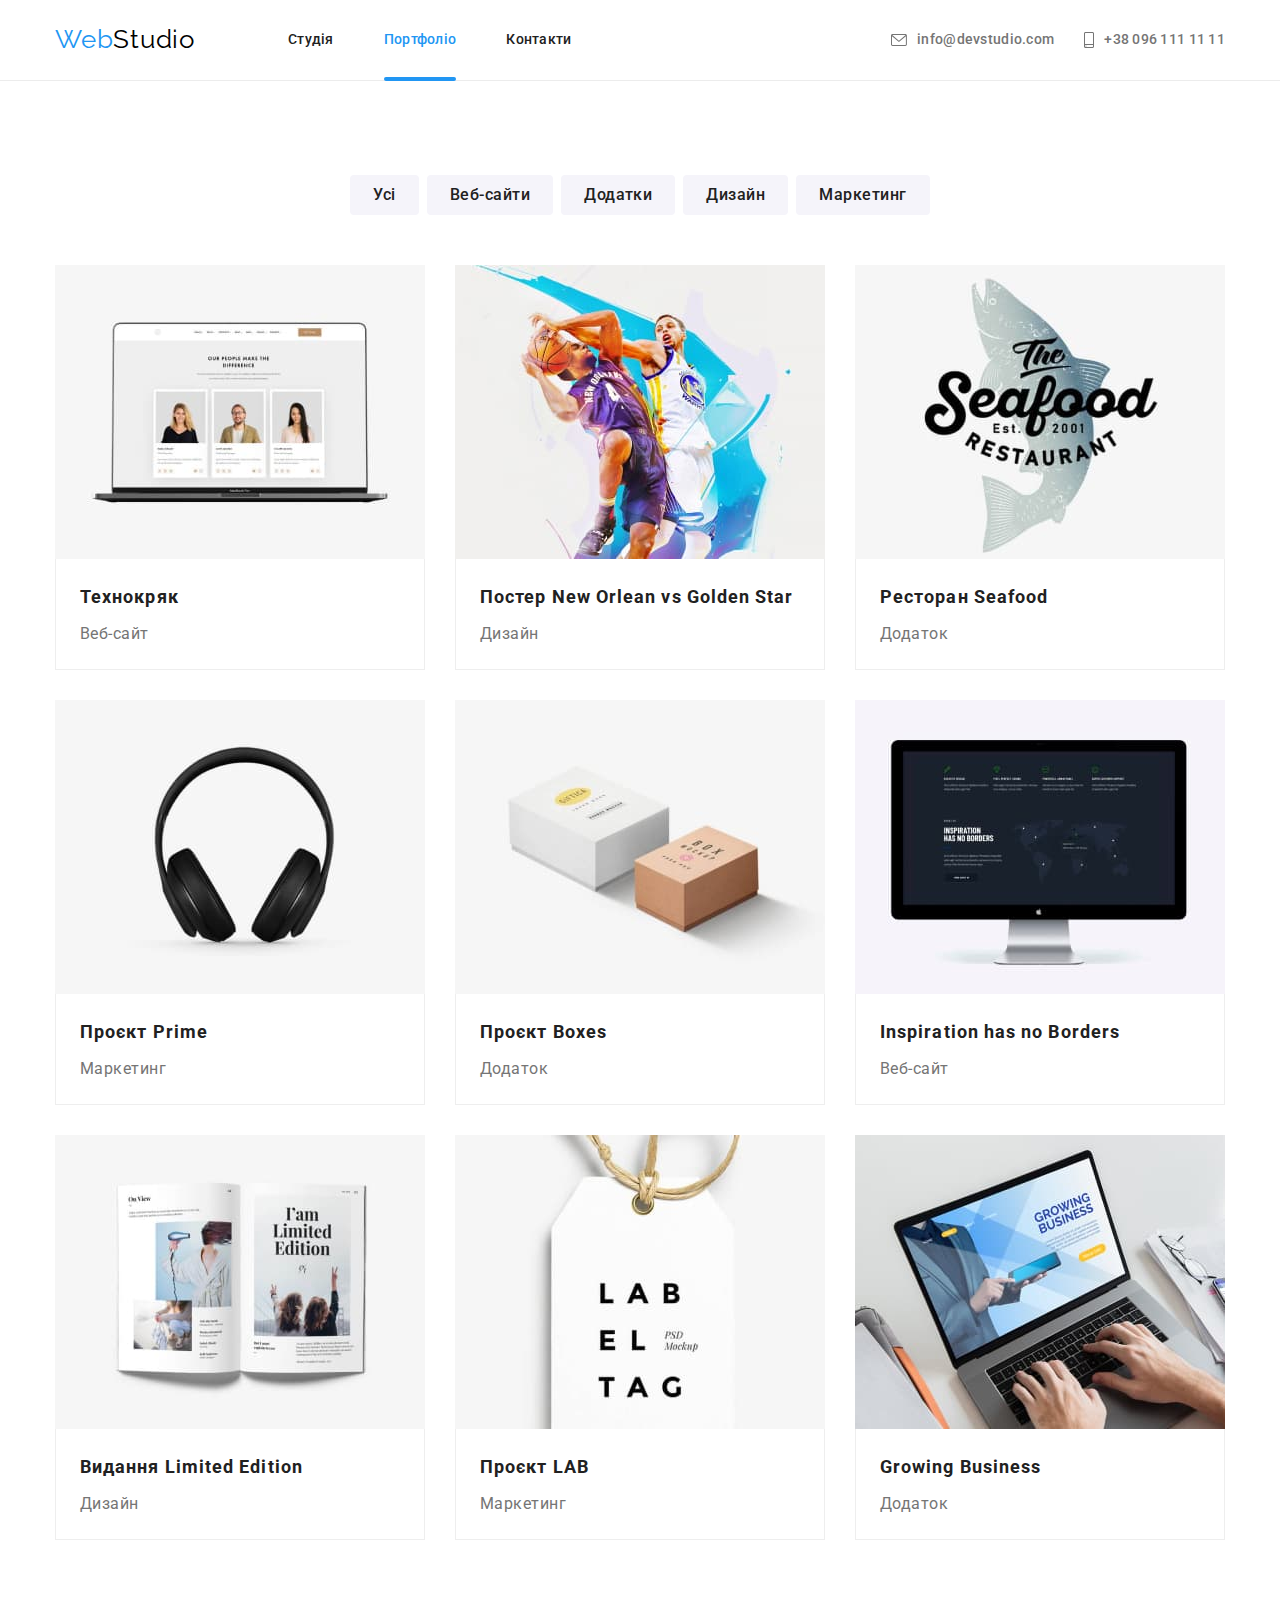
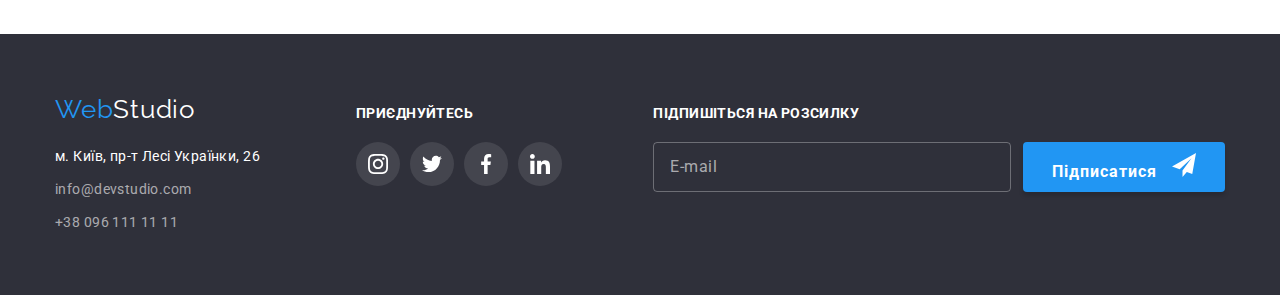
==== commit 4efe52f2: "Додає розмітку і стилі для кнопки у футері" ====
--- a/portfolio.html
+++ b/portfolio.html
@@ -342,14 +342,14 @@
                 placeholder="E-mail"
                 required
               />
-              <button type="submit" class="submit-btn">
-                <div class="button-wrapper">
+              <div class="button-wrapper">
+                <button type="submit" class="submit-btn">
                   Підписатися
                   <svg class="send-icon" width="24" height="24">
                     <use href="./images/icons.svg#icon-send"></use>
                   </svg>
-                </div>
-              </button>
+                </button>
+              </div>
             </div>
           </form>
         </div>
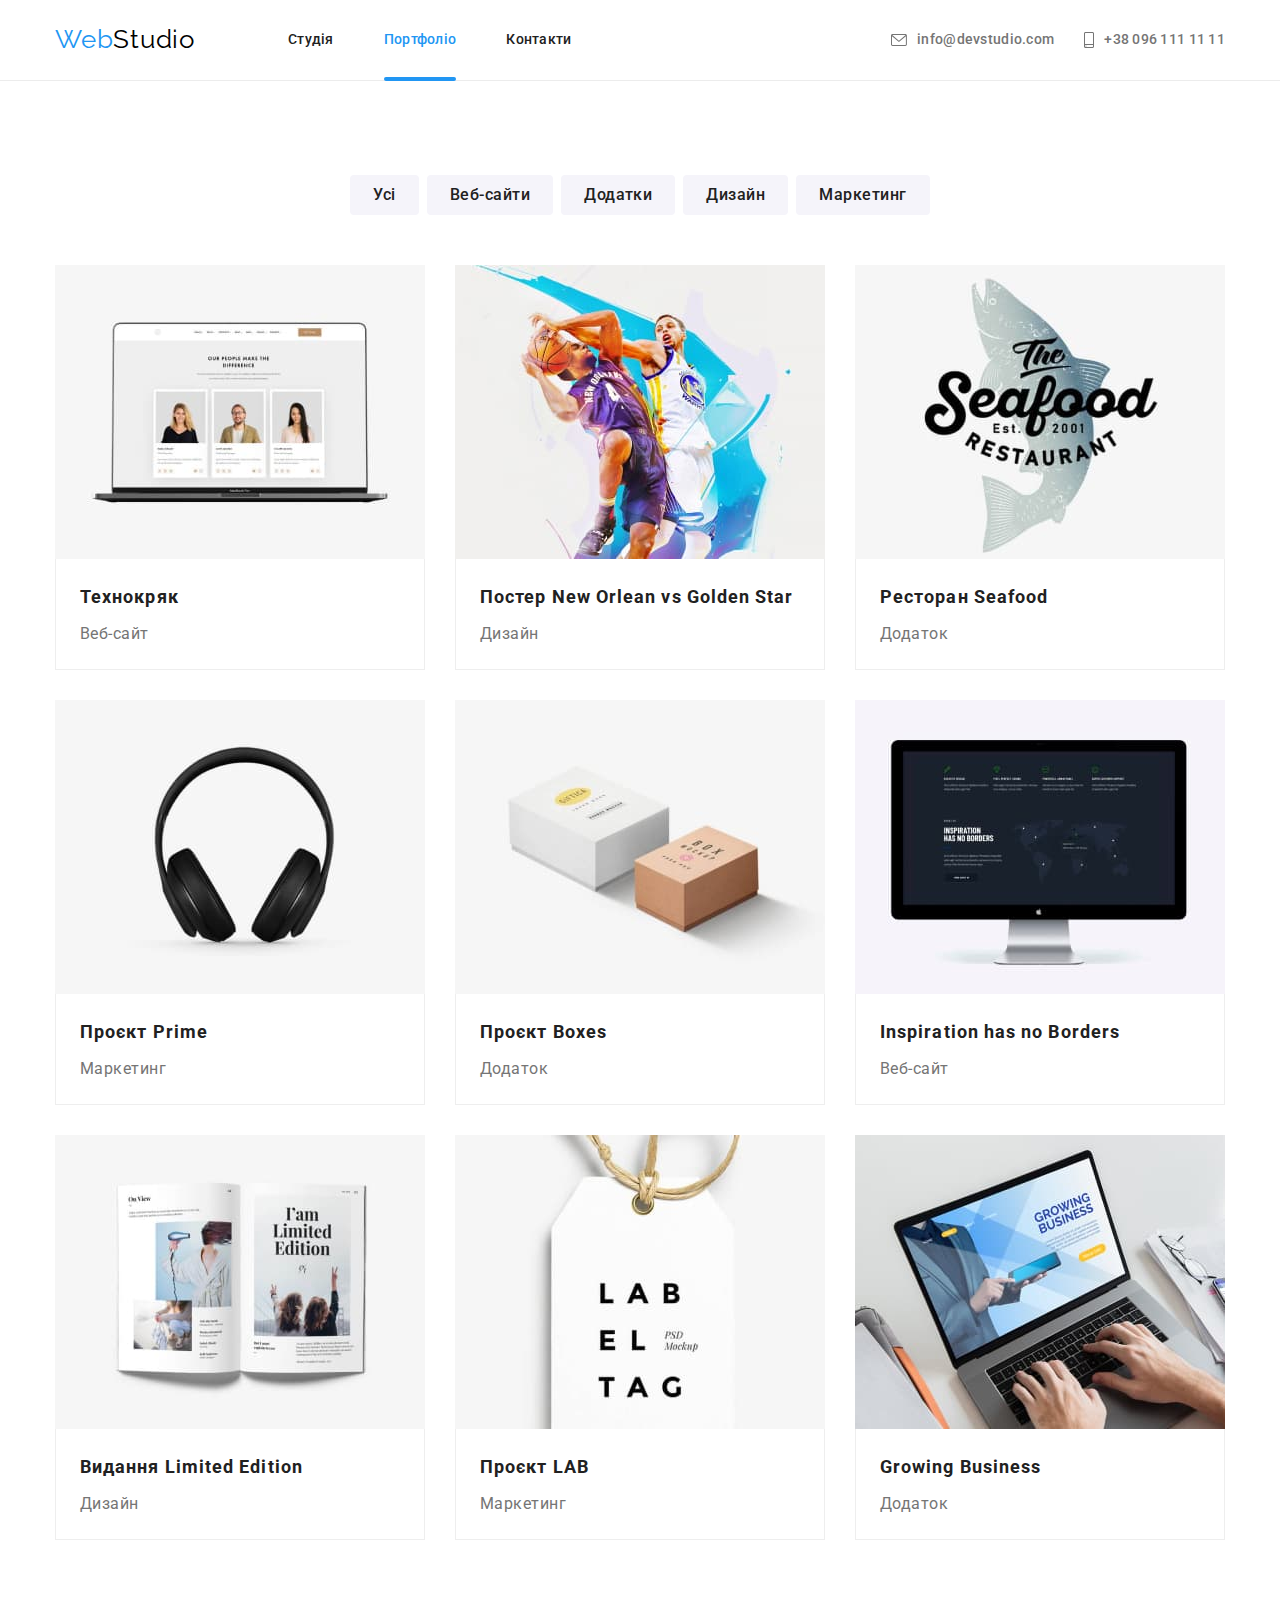
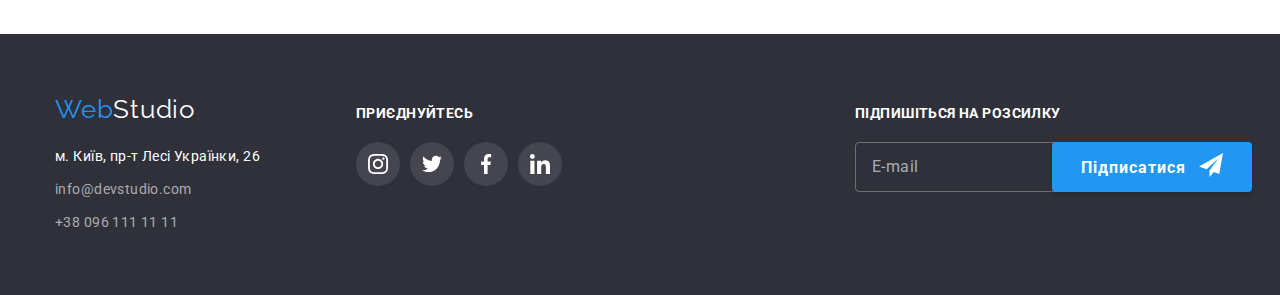
==== commit 0ff2dcbb: "Додає стилі кнопки у формі футера" ====
--- a/portfolio.html
+++ b/portfolio.html
@@ -345,9 +345,11 @@
               <div class="button-wrapper">
                 <button type="submit" class="submit-btn">
                   Підписатися
-                  <svg class="send-icon" width="24" height="24">
-                    <use href="./images/icons.svg#icon-send"></use>
-                  </svg>
+                  <span class="button-wrapper">
+                    <svg class="send-icon" width="24" height="24">
+                      <use href="./images/icons.svg#icon-send"></use>
+                    </svg>
+                  </span>
                 </button>
               </div>
             </div>
--- a/styles/styles.css
+++ b/styles/styles.css
@@ -642,9 +642,11 @@
 }
 
 .submit-btn {
+  position: relative;
   min-width: 200px;
   height: 50px;
   padding: 10px 28px;
+  text-align: left;
   border-radius: 4px;
   border: 1px solid transparent;
   box-shadow: 0px 4px 4px rgba(0, 0, 0, 0.15);
@@ -659,9 +661,12 @@
 }
 
 .button-wrapper {
-  display: flex;
-  justify-content: center;
-  align-items: center;
+  position: absolute;
+  right: 28px;
+
+  /* display: flex;
+  justify-content: center;
+  align-items: center; */
 }
 
 .send-icon {
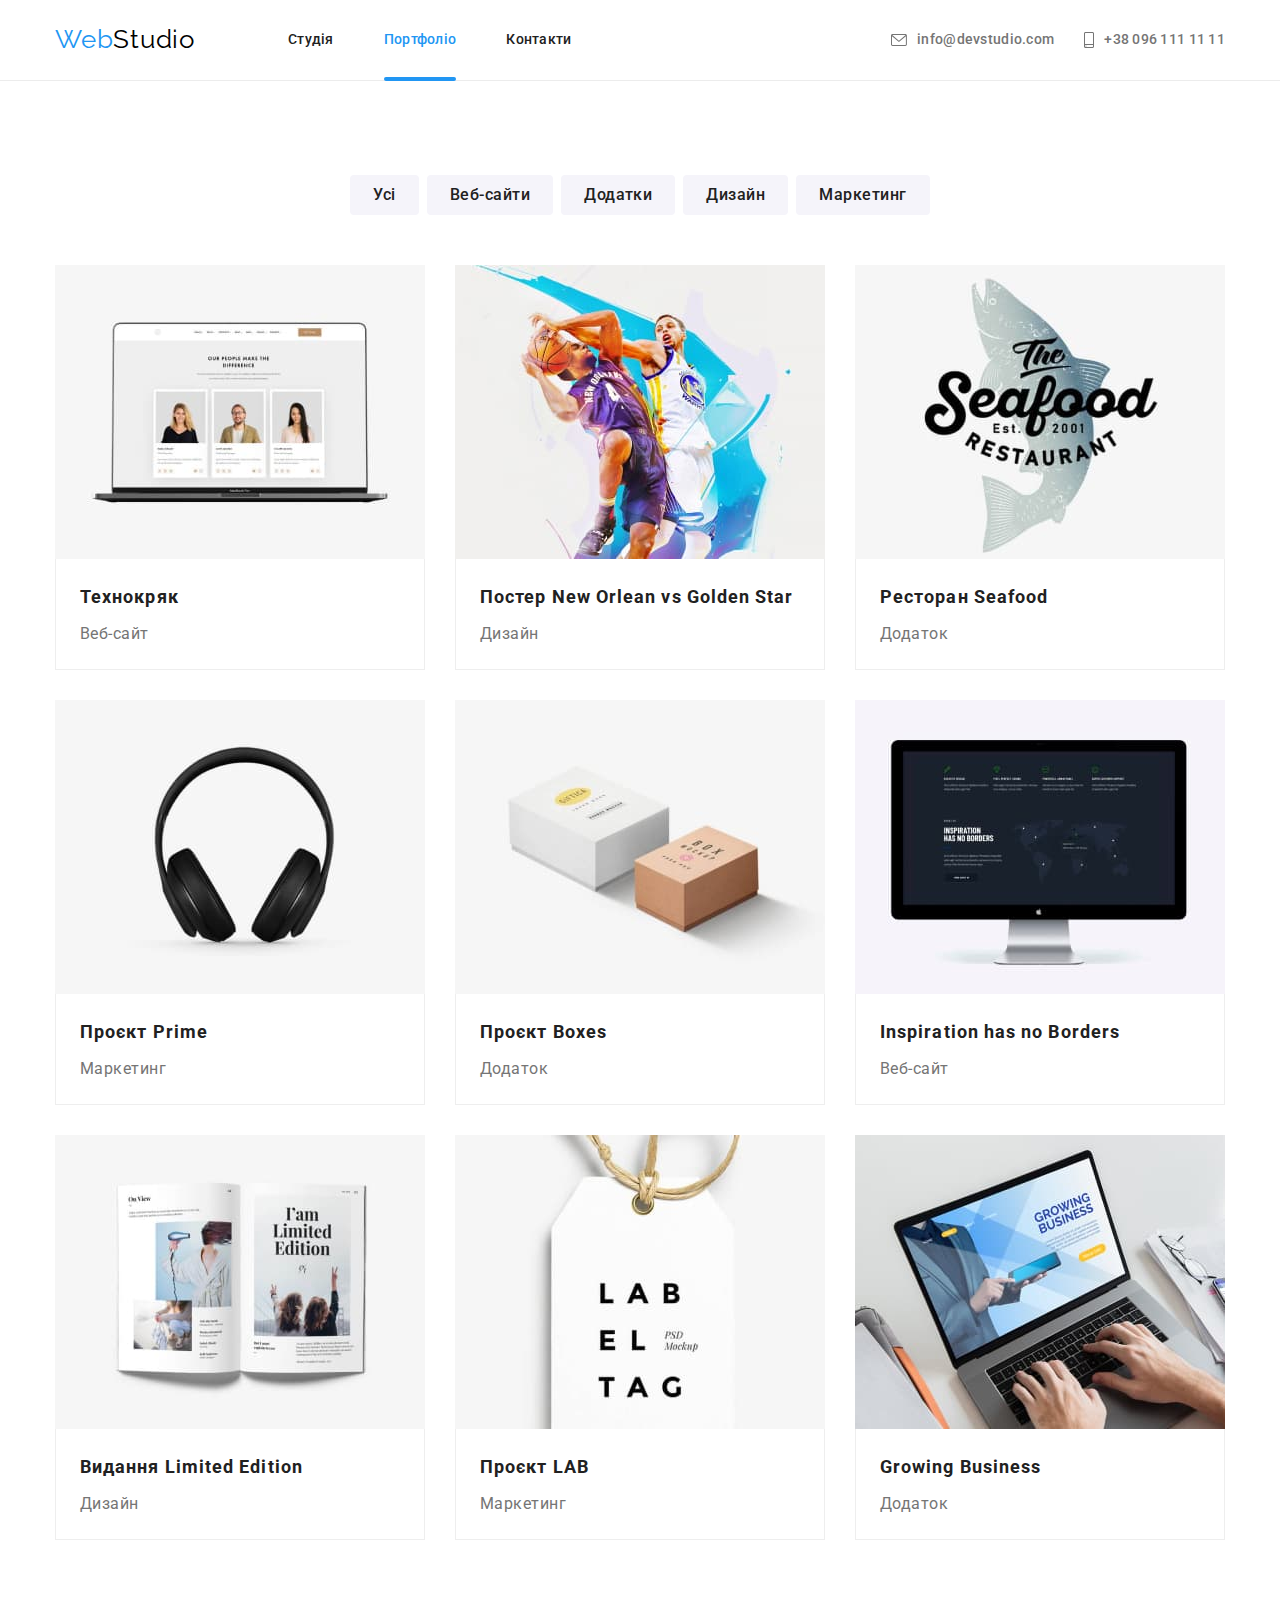
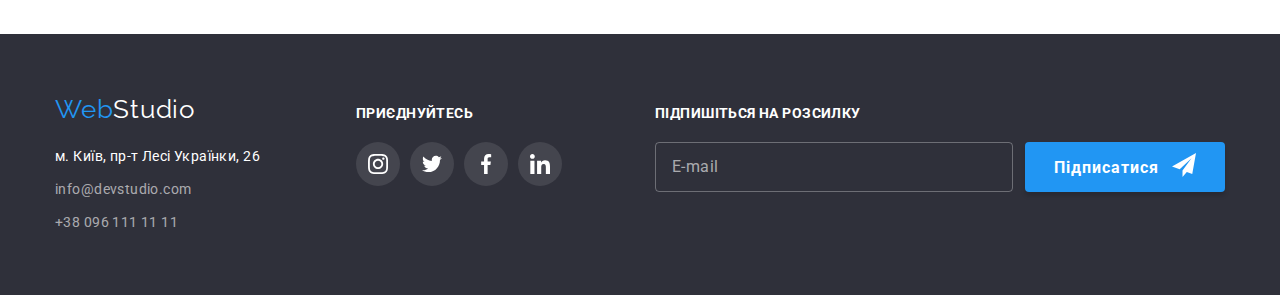
==== commit 30e44eb4: "Додає стилі кнопки у формі футера (Портфоліо)" ====
--- a/portfolio.html
+++ b/portfolio.html
@@ -342,16 +342,14 @@
                 placeholder="E-mail"
                 required
               />
-              <div class="button-wrapper">
-                <button type="submit" class="submit-btn">
-                  Підписатися
-                  <span class="button-wrapper">
-                    <svg class="send-icon" width="24" height="24">
-                      <use href="./images/icons.svg#icon-send"></use>
-                    </svg>
-                  </span>
-                </button>
-              </div>
+              <button type="submit" class="submit-btn">
+                Підписатися
+                <span class="button-wrapper">
+                  <svg class="send-icon" width="24" height="24">
+                    <use href="./images/icons.svg#icon-send"></use>
+                  </svg>
+                </span>
+              </button>
             </div>
           </form>
         </div>
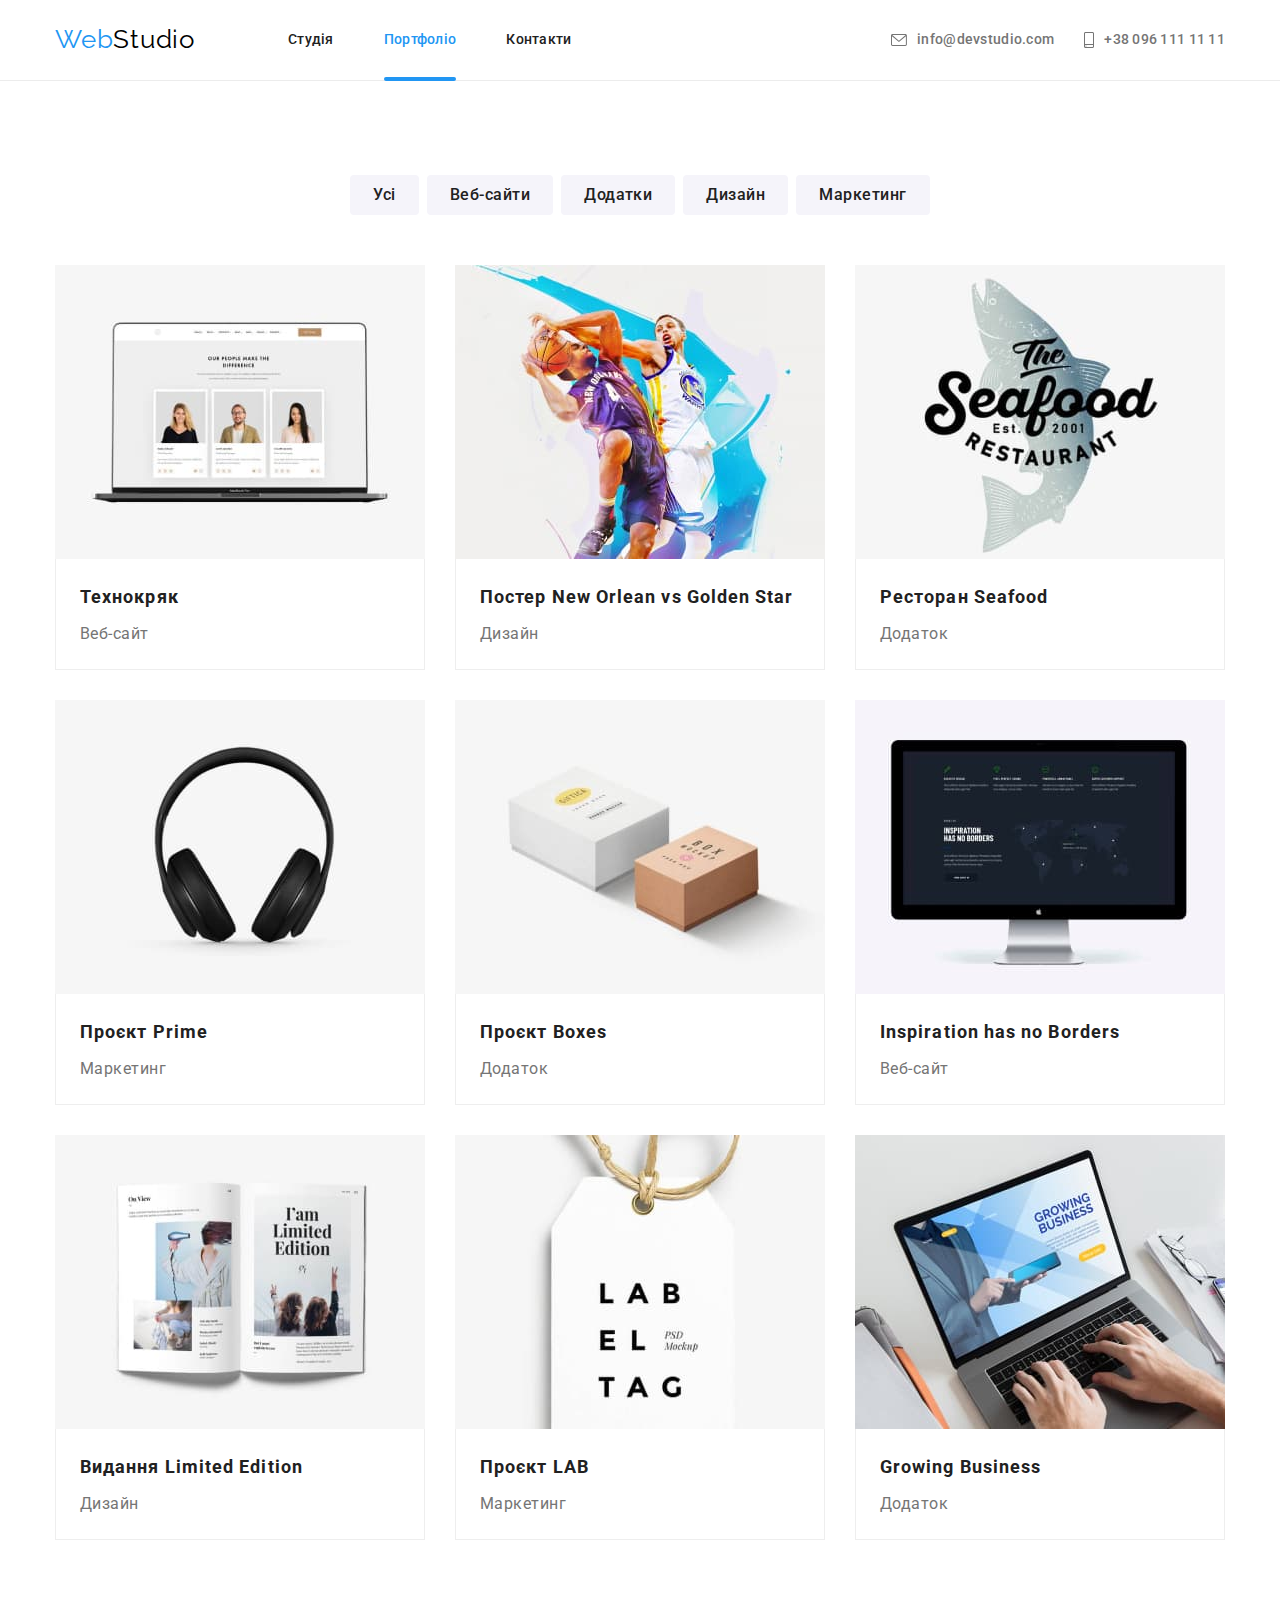
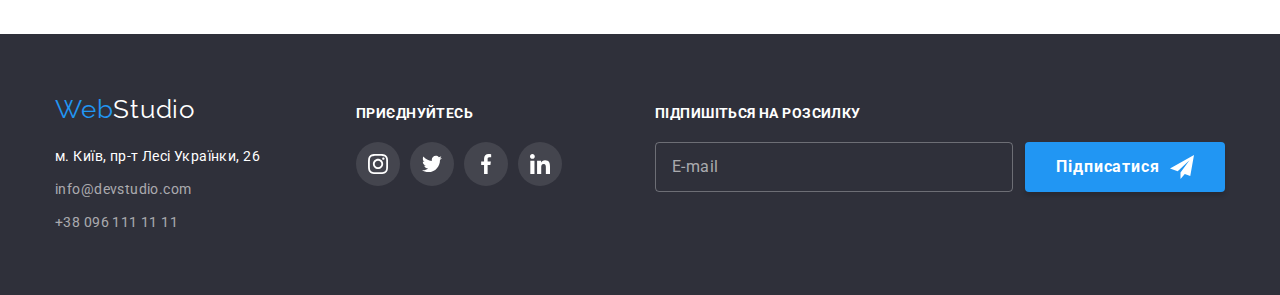
==== commit b766ce04: "Змінює позиціонування кнопки у футері" ====
--- a/portfolio.html
+++ b/portfolio.html
@@ -344,11 +344,9 @@
               />
               <button type="submit" class="submit-btn">
                 Підписатися
-                <span class="button-wrapper">
-                  <svg class="send-icon" width="24" height="24">
-                    <use href="./images/icons.svg#icon-send"></use>
-                  </svg>
-                </span>
+                <svg class="send-icon" width="24" height="24">
+                  <use href="./images/icons.svg#icon-send"></use>
+                </svg>
               </button>
             </div>
           </form>
--- a/styles/styles.css
+++ b/styles/styles.css
@@ -611,7 +611,7 @@
 }
 
 .footer-submit {
-  margin-top: 12px;
+  padding-top: 12px;
   margin-left: auto;
 }
 
@@ -642,11 +642,12 @@
 }
 
 .submit-btn {
-  position: relative;
+  display: flex;
+  justify-content: center;
+  align-items: center;
   min-width: 200px;
   height: 50px;
   padding: 10px 28px;
-  text-align: left;
   border-radius: 4px;
   border: 1px solid transparent;
   box-shadow: 0px 4px 4px rgba(0, 0, 0, 0.15);
@@ -660,15 +661,6 @@
   cursor: pointer;
 }
 
-.button-wrapper {
-  position: absolute;
-  right: 28px;
-
-  /* display: flex;
-  justify-content: center;
-  align-items: center; */
-}
-
 .send-icon {
   fill: var(--primary-white-logo-color);
   margin-left: 10px;
@@ -827,7 +819,7 @@
 }
 
 .modal-backdrop.is-hidden .modal {
-  transform: scale(0.5);
+  transform: translate(-50%, -50%) scale(0.5);
 }
 
 .modal {
@@ -890,7 +882,7 @@
 }
 
 .modal-label {
-  display: inline-block;
+  display: block;
   width: 100%;
   margin-bottom: 4px;
   font-weight: 400;
@@ -900,9 +892,12 @@
   color: var(--second-text-color);
 }
 
+.input-line {
+  margin-bottom: 10px;
+}
+
 .input-wrapper {
   position: relative;
-  margin-bottom: 10px;
 }
 
 .modal-input {
@@ -937,10 +932,14 @@
   fill: var(--accent-color);
 }
 
+.input-field {
+  margin-bottom: 20px;
+}
+
 .modal-textarea {
+  display: block;
   width: 100%;
   height: 120px;
-  margin-bottom: 20px;
   padding: 12px 16px;
   border: 1px solid var(--form-border-color);
   border-radius: 4px;
@@ -1000,6 +999,7 @@
 }
 
 .agree-text {
+  margin-left: 4px;
   font-weight: 400;
   font-size: 14px;
   line-height: 1.71;
